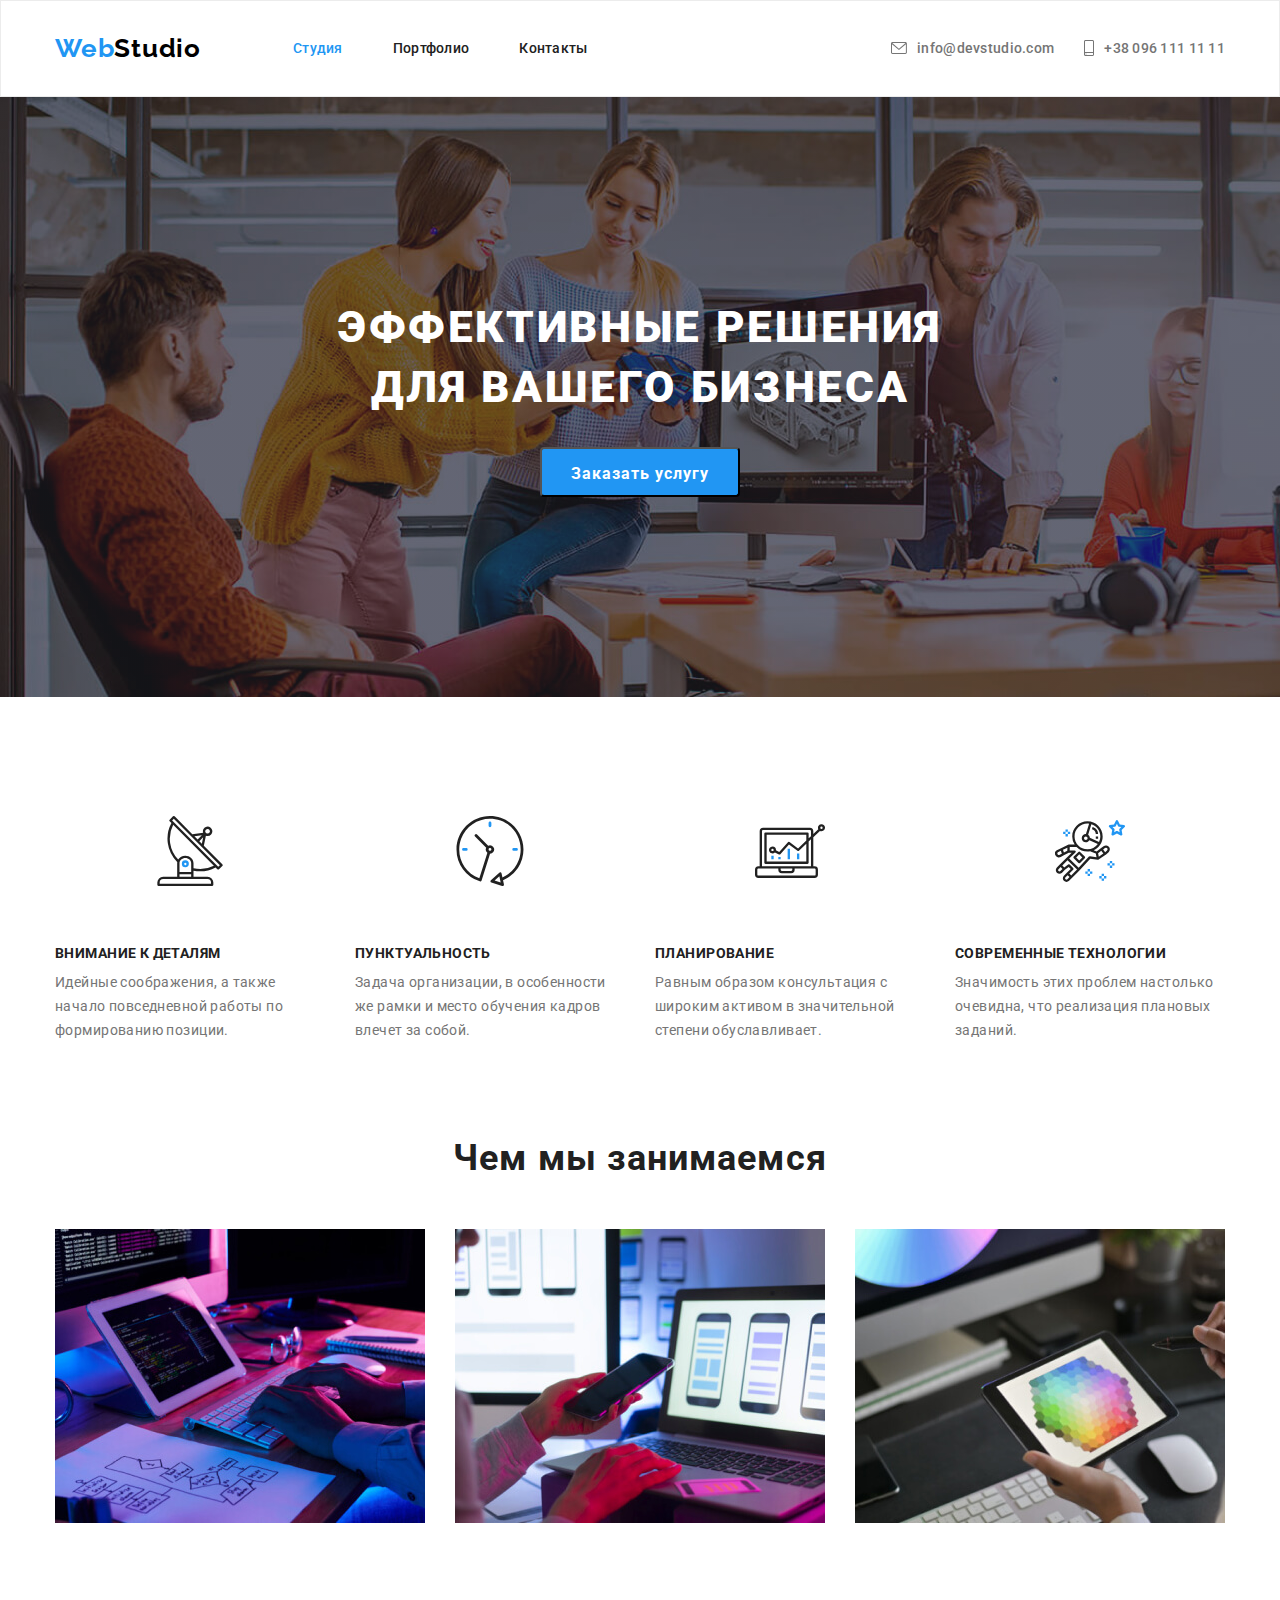
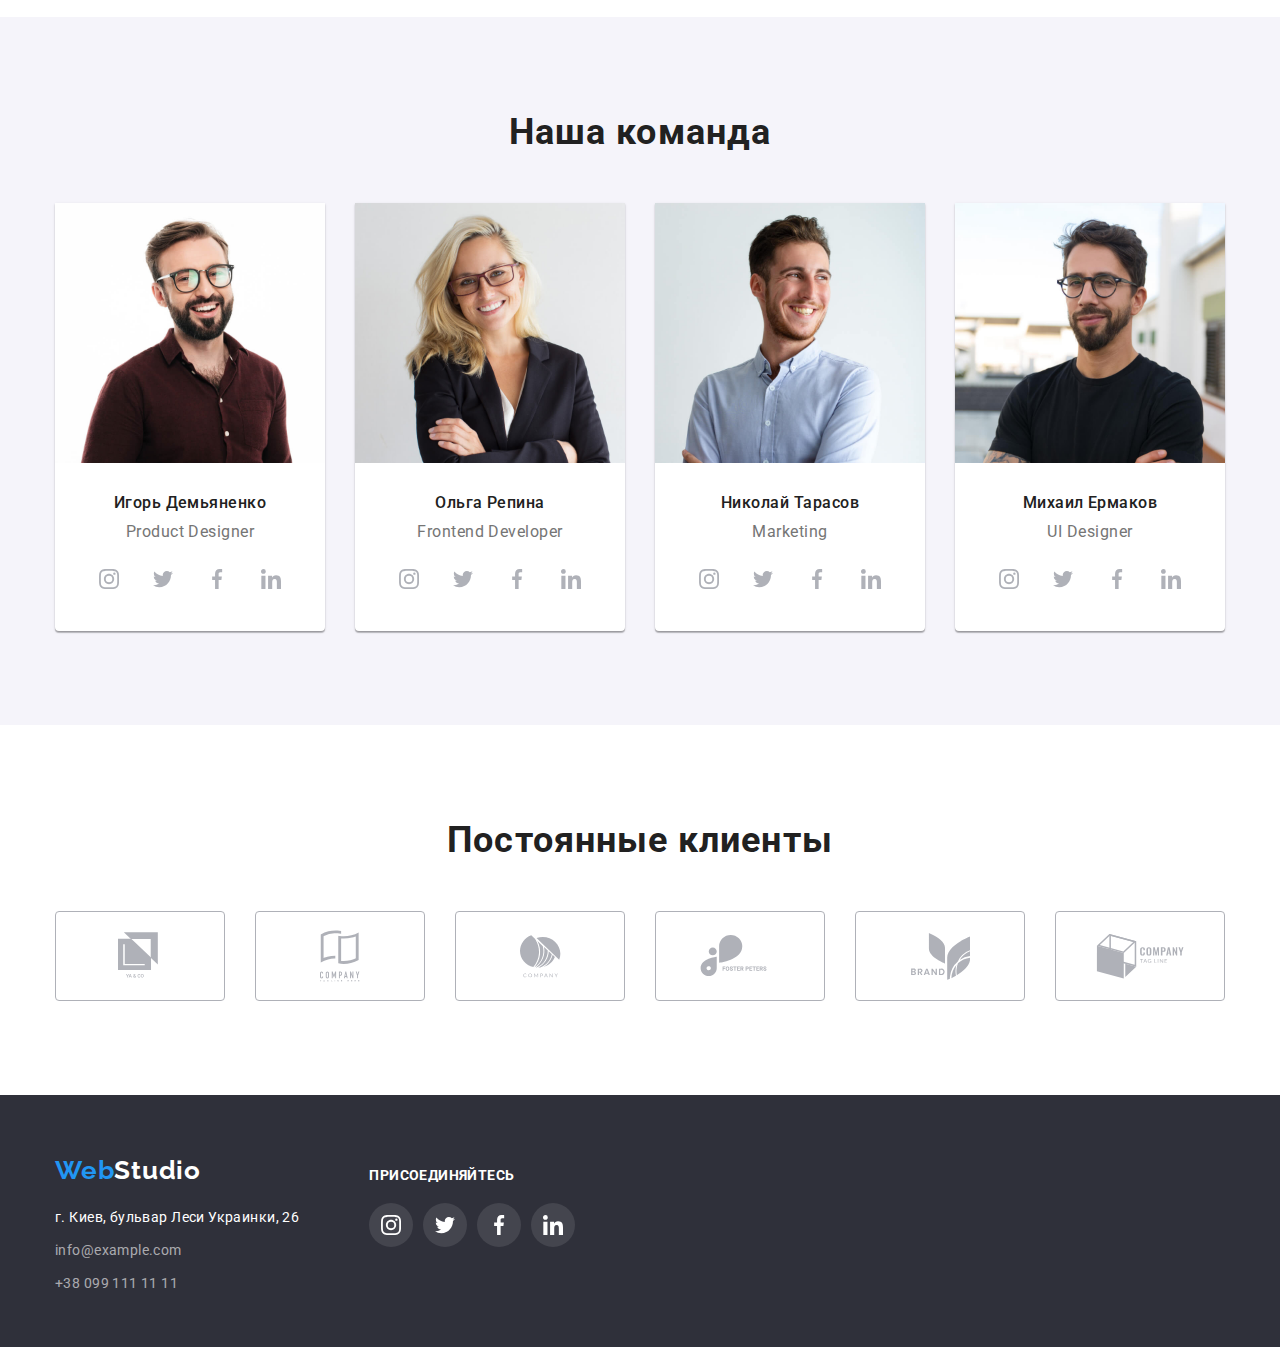
==== index.html @ 0b2eede0 "перенесены основные файлы проекта" ====
<!DOCTYPE html>
<html lang="ru">
  <head>
    <meta charset="UTF-8" />
    <meta name="viewport" content="width=device-width, initial-scale=1.0" />
    <title>Web Studio</title>
    <link
      href="https://fonts.googleapis.com/css2?family=Raleway:wght@700&family=Roboto:wght@400;500;700;900&display=swap"
      rel="stylesheet"
    />
    <link rel="stylesheet" href="./css/modern-normalize.css" />
    <link rel="stylesheet" href="./css/style.css" />
  </head>

  <body>
    <header class="header">
      <div class="container">
        <nav class="navigation">
          <a class="logo link" href="./index.html" aria-label="логотип вебстудии"
            ><span class="logo-chapter">Web</span>Studio</a
          >
          <ul class="navigation-list">
            <li class="navigation-list-item list">
              <a class="navigation-list-link link current" href="./index.html">Студия</a>
            </li>
            <li class="navigation-list-item list">
              <a class="navigation-list-link link" href="./portfolio.html">Портфолио</a>
            </li>
            <li class="navigation-list-item list"><a class="navigation-list-link link" href="">Контакты</a></li>
          </ul>
        </nav>
        <address class="adress">
          <ul class="adress-list">
            <li class="adress-list-item list">
              <a class="adress-list-link link" href="mailto:info@devstudio.com"
                ><svg class="adress-icon icon-mail-svg">
                  <use href="./images/sprite.svg#icon-letter"></use></svg
                >info@devstudio.com
              </a>
            </li>
            <li class="adress-list-item list">
              <a class="adress-list-link link" href="tel:+380961111111"
                ><svg class="adress-icon icon-tel-svg">
                  <use href="./images/sprite.svg#icon-smartphone"></use></svg
                >+38 096 111 11 11</a
              >
            </li>
          </ul>
        </address>
      </div>
    </header>
    <main>
      <!-- HERO SECTION -->
      <section class="hero">
        <div class="container">
          <h1 class="hero-title">Эффективные решения для вашего бизнеса</h1>
          <div class="hero-btn">
            <button class="modal-btn" type="button">Заказать услугу</button>
          </div>
        </div>
      </section>
      <!-- SECTION FEATURES -->
      <section class="features">
        <h2 hidden>Особенности</h2>
        <div class="container">
          <ul class="features-list">
            <li class="features-list-item list">
              <div class="features-img">
                <svg class="features-img-icon">
                  <use href="./images/sprite.svg#icon-antenna"></use>
                </svg>
              </div>
              <h3 class="sub-title">Внимание к деталям</h3>
              <p class="features-description">
                Идейные соображения, а также начало повседневной работы по формированию позиции.
              </p>
            </li>
            <li class="features-list-item list">
              <div class="features-img">
                <svg class="features-img-icon">
                  <use href="./images/sprite.svg#icon-clock"></use>
                </svg>
              </div>
              <h3 class="sub-title">Пунктуальность</h3>
              <p class="features-description">
                Задача организации, в особенности же рамки и место обучения кадров влечет за собой.
              </p>
            </li>
            <li class="features-list-item list">
              <div class="features-img">
                <svg class="features-img-icon">
                  <use href="./images/sprite.svg#icon-diagram"></use>
                </svg>
              </div>
              <h3 class="sub-title">Планирование</h3>
              <p class="features-description">
                Равным образом консультация с широким активом в значительной степени обуславливает.
              </p>
            </li>
            <li class="features-list-item list">
              <div class="features-img">
                <svg class="features-img-icon">
                  <use href="./images/sprite.svg#icon-astronaut"></use>
                </svg>
              </div>
              <h3 class="sub-title">Современные технологии</h3>
              <p class="features-description">
                Значимость этих проблем настолько очевидна, что реализация плановых заданий.
              </p>
            </li>
          </ul>
        </div>
      </section>
      <!-- SECTION ABOUT US -->
      <section class="about-us">
        <h2 class="title">Чем мы занимаемся</h2>
        <div class="container">
          <ul class="about-us-list">
            <li class="about-us-list-item list">
              <img
                class="about-us-img"
                src="./images/about-us/img1.jpg"
                alt="разработка веб-приложений"
                width="370"
                height="294"
              />
            </li>
            <li class="about-us-list-item list">
              <img
                class="about-us-img"
                src="./images/about-us/img2.jpg"
                alt="разработка мобильных приложений"
                width="370"
                height="294"
              />
            </li>
            <li class="about-us-list-item list">
              <img
                class="about-us-img"
                src="./images/about-us/img3.jpg"
                alt="разработка приложений для планшетов"
                width="370"
                height="294"
              />
            </li>
          </ul>
        </div>
      </section>
      <!-- SECTION TEAM -->
      <section class="team">
        <div class="container">
          <h2 class="title">Наша команда</h2>
          <ul class="team-list">
            <li class="team-list-item list">
              <img src="./images/team/igor.jpg" alt="Игорь Демьяненко" width="270" height="260" />
              <div class="team-list-content">
                <h3 class="team-sub-title">Игорь Демьяненко</h3>
                <p class="team-description" lang="en">Product Designer</p>
                <ul class="social-list">
                  <li class="social-list-item list">
                    <a class="social-list-link link" href="">
                      <svg class="social-list-svg">
                        <use href="./images/sprite.svg#icon-instagram"></use>
                      </svg>
                    </a>
                  </li>
                  <li class="social-list-item list">
                    <a class="social-list-link link" href="">
                      <svg class="social-list-svg">
                        <use href="./images/sprite.svg#icon-twitter"></use>
                      </svg>
                    </a>
                  </li>
                  <li class="social-list-item list">
                    <a class="social-list-link link" href="">
                      <svg class="social-list-svg">
                        <use href="./images/sprite.svg#icon-facebook"></use>
                      </svg>
                    </a>
                  </li>
                  <li class="social-list-item list">
                    <a class="social-list-link link" href="">
                      <svg class="social-list-svg">
                        <use href="./images/sprite.svg#icon-linkedin"></use>
                      </svg>
                    </a>
                  </li>
                </ul>
              </div>
            </li>
            <li class="team-list-item list">
              <img src="./images/team/olga.jpg" alt="Ольга Репина" width="270" height="260" />
              <div class="team-list-content">
                <h3 class="team-sub-title">Ольга Репина</h3>
                <p class="team-description" lang="en">Frontend Developer</p>
                <ul class="social-list">
                  <li class="social-list-item list">
                    <a class="social-list-link link" href="">
                      <svg class="social-list-svg">
                        <use href="./images/sprite.svg#icon-instagram"></use>
                      </svg>
                    </a>
                  </li>
                  <li class="social-list-item list">
                    <a class="social-list-link link" href="">
                      <svg class="social-list-svg">
                        <use href="./images/sprite.svg#icon-twitter"></use>
                      </svg>
                    </a>
                  </li>
                  <li class="social-list-item list">
                    <a class="social-list-link link" href="">
                      <svg class="social-list-svg">
                        <use href="./images/sprite.svg#icon-facebook"></use>
                      </svg>
                    </a>
                  </li>
                  <li class="social-list-item list">
                    <a class="social-list-link link" href="">
                      <svg class="social-list-svg">
                        <use href="./images/sprite.svg#icon-linkedin"></use>
                      </svg>
                    </a>
                  </li>
                </ul>
              </div>
            </li>
            <li class="team-list-item list">
              <img src="./images/team/nikolay.jpg" alt="Николай Тарасов" width="270" height="260" />
              <div class="team-list-content">
                <h3 class="team-sub-title">Николай Тарасов</h3>
                <p class="team-description" lang="en">Marketing</p>
                <ul class="social-list">
                  <li class="social-list-item list">
                    <a class="social-list-link link" href="">
                      <svg class="social-list-svg">
                        <use href="./images/sprite.svg#icon-instagram"></use>
                      </svg>
                    </a>
                  </li>
                  <li class="social-list-item list">
                    <a class="social-list-link link" href="">
                      <svg class="social-list-svg">
                        <use href="./images/sprite.svg#icon-twitter"></use>
                      </svg>
                    </a>
                  </li>
                  <li class="social-list-item list">
                    <a class="social-list-link link" href="">
                      <svg class="social-list-svg">
                        <use href="./images/sprite.svg#icon-facebook"></use>
                      </svg>
                    </a>
                  </li>
                  <li class="social-list-item list">
                    <a class="social-list-link link" href="">
                      <svg class="social-list-svg">
                        <use href="./images/sprite.svg#icon-linkedin"></use>
                      </svg>
                    </a>
                  </li>
                </ul>
              </div>
            </li>
            <li class="team-list-item list">
              <img src="./images/team/michail.jpg" alt="Михаил Ермаков" width="270" height="260" />
              <div class="team-list-content">
                <h3 class="team-sub-title">Михаил Ермаков</h3>
                <p class="team-description" lang="en">UI Designer</p>
                <ul class="social-list">
                  <li class="social-list-item list">
                    <a class="social-list-link link" href="">
                      <svg class="social-list-svg">
                        <use href="./images/sprite.svg#icon-instagram"></use>
                      </svg>
                    </a>
                  </li>
                  <li class="social-list-item list">
                    <a class="social-list-link link" href="">
                      <svg class="social-list-svg">
                        <use href="./images/sprite.svg#icon-twitter"></use>
                      </svg>
                    </a>
                  </li>
                  <li class="social-list-item list">
                    <a class="social-list-link link" href="">
                      <svg class="social-list-svg">
                        <use href="./images/sprite.svg#icon-facebook"></use>
                      </svg>
                    </a>
                  </li>
                  <li class="social-list-item list">
                    <a class="social-list-link link" href="">
                      <svg class="social-list-svg">
                        <use href="./images/sprite.svg#icon-linkedin"></use>
                      </svg>
                    </a>
                  </li>
                </ul>
              </div>
            </li>
          </ul>
        </div>
      </section>
      <!-- SECTION CLIENTS -->
      <section class="clients">
        <div class="container">
          <h2 class="title">Постоянные клиенты</h2>
          <ul class="clients-list">
            <li class="clients-list-item list">
              <a class="clients-list-link" href="">
                <svg class="clients-logo-svg logo-one">
                  <use href="./images/sprite.svg#icon-logo-1"></use>
                </svg>
              </a>
            </li>
            <li class="clients-list-item list">
              <a class="clients-list-link" href="">
                <svg class="clients-logo-svg logo-two">
                  <use href="./images/sprite.svg#icon-logo-2"></use>
                </svg>
              </a>
            </li>
            <li class="clients-list-item list">
              <a class="clients-list-link" href="">
                <svg class="clients-logo-svg logo-three">
                  <use href="./images/sprite.svg#icon-logo-3"></use>
                </svg>
              </a>
            </li>
            <li class="clients-list-item list">
              <a class="clients-list-link" href="">
                <svg class="clients-logo-svg logo-four">
                  <use href="./images/sprite.svg#icon-logo-4"></use>
                </svg>
              </a>
            </li>
            <li class="clients-list-item list">
              <a class="clients-list-link" href="">
                <svg class="clients-logo-svg logo-five">
                  <use href="./images/sprite.svg#icon-logo-5"></use>
                </svg>
              </a>
            </li>
            <li class="clients-list-item list">
              <a class="clients-list-link" href="">
                <svg class="clients-logo-svg logo-six">
                  <use href="./images/sprite.svg#icon-logo-6"></use>
                </svg>
              </a>
            </li>
          </ul>
        </div>
      </section>
    </main>
    <footer class="footer">
      <div class="container">
        <div class="footer-items">
          <div class="footer-contacts">
            <div class="footer-logo">
              <a class="contact-logo link" href="./index.html" aria-label="логотип вебстудии"
                ><span class="contact-logo-chapter">Web</span>Studio</a
              >
            </div>
            <address class="adress">
              <ul class="contact-adress-list">
                <li class="contact-list-item list">
                  <a
                    class="contact-list-maplink link"
                    href="https://www.google.com/maps/d/viewer?mid=10uSM3H-mIU3GznYo2szRIEphczw&usp=sharing"
                    target="_blank"
                    >г. Киев, бульвар Леси Украинки, 26</a
                  >
                </li>
                <li class="contact-list-item list">
                  <a class="contact-list-link link" href="mailto:info@example.com">info@example.com</a>
                </li>
                <li class="contact-list-item list">
                  <a class="contact-list-link link" href="tel:+380991111111">+38 099 111 11 11</a>
                </li>
              </ul>
            </address>
          </div>
          <div class="footer-social">
            <p class="footer-social-title">Присоединяйтесь</p>
            <ul class="footer-social-list">
              <li class="footer-social-item list">
                <a class="footer-social-link link" href="">
                  <svg class="footer-svg">
                    <use href="./images/sprite.svg#icon-instagram"></use>
                  </svg>
                </a>
              </li>
              <li class="footer-social-item list">
                <a class="footer-social-link link" href="">
                  <svg class="footer-svg">
                    <use href="./images/sprite.svg#icon-twitter"></use>
                  </svg>
                </a>
              </li>
              <li class="footer-social-item list">
                <a class="footer-social-link link" href="">
                  <svg class="footer-svg">
                    <use href="./images/sprite.svg#icon-facebook"></use>
                  </svg>
                </a>
              </li>
              <li class="footer-social-item list">
                <a class="footer-social-link link" href="">
                  <svg class="footer-svg">
                    <use href="./images/sprite.svg#icon-linkedin"></use>
                  </svg>
                </a>
              </li>
            </ul>
          </div>
        </div>
      </div>
    </footer>
  </body>
</html>
---- css/style.css ----
/* Основной текст:  #757575;*/
/* Вторичный текст: #212121; */
/* Белый: #FFFFFF; */
/*  Акцент: #2196F3; */
/* Фон шапки: #FFFFFF */
/* Первичный фон: #E5E5E5; */

:root {
  --mine-font: 'Roboto', sans-serif;
  --secondary-font: 'Raleway', sans-serif;
  --mine-text-color: #757575;
  --title-text-color: #212121;
  --secondary-text-color: #ffffff;
  --accent-color: #2196f3;
  --mine-background: #ffffff;
  --secondary-background: #2f303a;
}

/* ======== INDEX.HTML ======== */

*,
*::before,
*::after {
  padding: 0;
  margin: 0;
}

img {
  display: block;
}

body {
  font-family: var(--mine-font);
  font-style: normal;
  color: var(--mine-text-color);
  background-color: var(--mine-background);
}

.list {
  list-style: none;
}

.link {
  text-decoration: none;
}

.container {
  width: 1200px;
  padding: 0 15px;
  margin: 0 auto;
  align-items: center;
}

/* ======== HEADER ======== */

.header {
  padding: 32px 0;
  border: 1px;
  border-style: solid;
  border-color: #ececec;
}

.header .container {
  display: flex;
}

.navigation {
  display: flex;
  align-items: center;
}

.navigation-list {
  display: flex;
}

/* HEADER-Logo */
.logo {
  font-family: var(--secondary-font);
  font-weight: 700;
  font-size: 26px;
  line-height: 1.192;
  letter-spacing: 0.03em;
  color: black;
  margin-right: 92px;
}

.logo-chapter {
  color: var(--accent-color);
}

/* HEADER-Navigation */

.navigation-list-item:not(:last-child) {
  margin-right: 50px;
}

/* HEADER-Adress */
.adress {
  font-style: normal;
}

.header .adress {
  margin-left: auto;
}

.adress-list {
  display: flex;
}

.adress-list-item:not(:last-child) {
  margin-right: 30px;
}

.adress-list-link {
  display: flex;
  align-items: center;
  font-weight: 500;
  font-size: 14px;
  line-height: 1.143;
  letter-spacing: 0.02em;
  color: var(--mine-text-color);
}

.adress-icon {
  margin-right: 10px;
  fill: var(--mine-text-color);
}

.icon-mail-svg {
  width: 16px;
  height: 12px;
}

.icon-tel-svg {
  width: 10px;
  height: 16px;
}

.adress-list-link:hover .adress-icon,
.adress-list-link:focus .adress-icon {
  fill: var(--accent-color);
}

.adress-list-link:hover,
.adress-list-link:focus {
  color: var(--accent-color);
}

.navigation-list-link {
  font-weight: 500;
  font-size: 14px;
  line-height: 1.143;
  letter-spacing: 0.02em;
  color: var(--title-text-color);
}

.navigation-list-link.current {
  color: var(--accent-color);
}

.navigation-list-link:hover,
.navigation-list-link:focus,
.navigation-list-link:active {
  color: var(--accent-color);
  cursor: pointer;
}

/* ======== END HEADER ======== */

/* ======== HERO ======== */
.hero {
  background-image: linear-gradient(rgba(47, 48, 58, 0.4), rgba(47, 48, 58, 0.4)), url('../images/hero/bg.jpg');
  background-repeat: no-repeat;
  max-width: 1600px;
  margin: 0px auto;
}

.hero .container {
  padding-top: 200px;
  padding-bottom: 200px;
}

/* HERO-Title */
.hero-title {
  font-weight: 900;
  font-size: 44px;
  line-height: 1.364;
  text-align: center;
  margin: 0 auto;
  letter-spacing: 0.06em;
  text-transform: uppercase;
  color: var(--secondary-text-color);
  padding-bottom: 30px;
  width: 696px;
}

/* HERO-Button */

.hero-btn {
  text-align: center;
}
.modal-btn {
  font-family: var(--mine-font);
  font-style: normal;
  font-weight: 700;
  font-size: 16px;
  line-height: 1.875;
  text-align: center;
  letter-spacing: 0.06em;
  color: var(--secondary-text-color);
  background-color: var(--accent-color);
  padding: 10px 28px;
  min-width: 200px;
  height: 50px;
  border-radius: 4px;
  margin: 0 auto;
}

/* ======== END HERO ======== */

/* ======== FEATURES ======== */

.features {
  padding-top: 94px;
}

.features-list {
  display: flex;
}

.features-list-item:not(:last-child) {
  margin-right: 30px;
}

.features .sub-title {
  margin-bottom: 10px;
}

.sub-title {
  font-weight: 700;
  font-size: 14px;
  line-height: 1.143;
  letter-spacing: 0.03em;
  text-transform: uppercase;
  color: var(--title-text-color);
}

.features-img {
  margin-bottom: 30px;
}

.features-img .features-img-icon {
  width: 70px;
  height: 70px;
  margin: 25px 100px;
}

.features-description {
  font-weight: 400;
  font-size: 14px;
  line-height: 1.714;
  letter-spacing: 0.03em;
}
/* ======== END FEATURES ======== */

/* ======== ABOUT-US ======== */

.about-us {
  padding-top: 94px;
  padding-bottom: 94px;
}

.about-us-list {
  display: flex;
  justify-content: space-between;
}

.about-us .title {
  margin-bottom: 50px;
}

.title {
  font-weight: 700;
  font-size: 36px;
  line-height: 1.167;
  text-align: center;
  letter-spacing: 0.03em;
  color: var(--title-text-color);
}
/* ======== END ABOUT-US ======== */

/* ======== TEAM ======== */

.team {
  background-color: #f5f4fa;
  padding-top: 94px;
  padding-bottom: 94px;
}

.team-list {
  display: flex;
}

.team-list-item {
  background-color: var(--mine-background);
  box-shadow: 0px 1px 3px rgba(0, 0, 0, 0.12), 0px 1px 1px rgba(0, 0, 0, 0.14), 0px 2px 1px rgba(0, 0, 0, 0.2);
  border-radius: 0px 0px 4px 4px;
}

.team-list-item:not(:last-child) {
  margin-right: 30px;
}

.team-list-content {
  padding: 30px 32px;
}

.team .title {
  margin-bottom: 50px;
}

.team-sub-title {
  font-weight: 500;
  font-size: 16px;
  line-height: 1.188;
  text-align: center;
  letter-spacing: 0.03em;
  color: var(--title-text-color);
  margin-bottom: 10px;
}

.team-description {
  font-weight: 400;
  font-size: 16px;
  line-height: 1.188;
  text-align: center;
  letter-spacing: 0.03em;
  margin-bottom: 16px;
}

.social-list {
  display: flex;
  justify-content: space-between;
}

.social-list-link {
  display: flex;
  justify-content: center;
  align-items: center;
  width: 44px;
  height: 44px;
  background: #ffffff;
  border-radius: 50%;
}

.social-list-svg {
  width: 20px;
  height: 20px;
  fill: #afb1b8;
}

.social-list-link:hover,
.social-list-link:focus {
  background-color: var(--accent-color);
}

.social-list-link:hover .social-list-svg,
.social-list-link:focus .social-list-svg {
  fill: var(--mine-background);
}

/* ======== END TEAM ======== */

/* ======== CLIENTS ======== */
.clients {
  padding-top: 94px;
  padding-bottom: 94px;
}

.clients .title {
  margin-bottom: 50px;
}

.clients-list {
  display: flex;
  justify-content: space-between;
}

.clients-list-link {
  display: flex;
  justify-content: center;
  align-items: center;
  width: 170px;
  height: 90px;
  border: 1px solid #afb1b8;
  border-radius: 4px;
}

.clients-logo-svg {
  fill: #afb1b8;
}

.logo-one {
  width: 44px;
  height: 49px;
}

.logo-two {
  width: 40px;
  height: 52px;
}

.logo-three {
  width: 41px;
  height: 43px;
}

.logo-four {
  width: 80px;
  height: 42px;
}

.logo-five {
  width: 59px;
  height: 47px;
}

.logo-six {
  width: 89px;
  height: 45px;
}

.clients-list-link:hover .clients-logo-svg,
.clients-list-link:focus .clients-logo-svg {
  fill: var(--accent-color);
}

.clients-list-link:hover,
.clients-list-link:focus {
  border: 1px solid var(--accent-color);
}

/* ======== END CLIENTS ======== */

/* ======== FOOTER ======== */
.footer {
  background-color: var(--secondary-background);
  height: 252px;
}

.footer-items {
  display: flex;
}

.footer-contacts {
  padding-top: 60px;
  padding-bottom: 60px;
  margin-right: 70px;
}

.footer-logo {
  margin-bottom: 20px;
}

.contact-logo {
  font-family: var(--secondary-font);
  font-weight: 700;
  font-size: 26px;
  line-height: 1.192;
  letter-spacing: 0.03em;
  color: var(--secondary-text-color);
}

.contact-logo-chapter {
  color: var(--accent-color);
}

.contact-list-item:not(:last-child) {
  margin-bottom: 9px;
}

.contact-list-maplink {
  font-weight: 400;
  font-size: 14px;
  line-height: 1.714;
  letter-spacing: 0.03em;
  color: var(--secondary-text-color);
}

.contact-list-link {
  font-weight: 400;
  font-size: 14px;
  line-height: 1.714;
  letter-spacing: 0.03em;
  color: rgba(255, 255, 255, 0.6);
}

.footer-social {
  width: 206px;
  height: 80px;
  padding-top: 72px;
  padding-bottom: 100px;
}

.footer-social-title {
  font-family: Roboto;
  font-style: normal;
  font-weight: 700;
  font-size: 14px;
  line-height: 1.143;
  letter-spacing: 0.03em;
  text-transform: uppercase;
  color: #ffffff;
  margin-bottom: 20px;
}

.footer-social-list {
  display: flex;
  justify-content: space-between;
}

.footer-social-link {
  display: flex;
  justify-content: center;
  align-items: center;
  width: 44px;
  height: 44px;
  background-color: rgba(255, 255, 255, 0.1);
  border-radius: 50%;
}

.footer-svg {
  width: 20px;
  height: 20px;
  fill: var(--mine-background);
}

.footer-social-link:hover,
.footer-social-link:focus {
  background-color: var(--accent-color);
}

/* ======== END FOOTER ======== */
/* ======== END INDEX.HTML ======== */

/* ======== PORTFOLIO.HTML ======== */
/* ======== FILTER ======== */

.portfolio-selector .container {
  padding-top: 94px;
  padding-bottom: 34px;
}

.portfolio-filter {
  display: flex;
  justify-content: center;
  align-content: flex-start;
  padding-bottom: 16px;
}

.portfolio-filter-item:not(:last-child) {
  margin-right: 8px;
}

.filter-btn {
  font-family: Roboto;
  font-style: normal;
  font-weight: 500;
  font-size: 16px;
  line-height: 1.625;
  text-align: center;
  letter-spacing: 0.03em;
  color: var(--title-text-color);
  padding: 6px 22px;
  background: #f5f4fa;
  border-radius: 4px;
  border-style: hidden;
}

.filter-btn:hover,
.filter-btn:focus {
  color: var(--secondary-text-color);
  background-color: var(--accent-color);
  box-shadow: 0px 3px 1px rgba(0, 0, 0, 0.1), 0px 1px 2px rgba(0, 0, 0, 0.08), 0px 2px 2px rgba(0, 0, 0, 0.12);
  cursor: pointer;
}

/* ======== END FILTER ======== */
/* ======== PORTFOLIO ======== */

.portfolio-list {
  display: flex;
  flex-wrap: wrap;
  padding-bottom: 94px;
  margin-right: -30px;
  margin-bottom: -30px;
}

.portfolio-list-item {
  width: 370px;
  height: 404px;
  background: var(--mine-background);
  margin-bottom: 30px;
  box-sizing: border-box;
  border: 1px solid #eeeeee;
}

.portfolio-list-item:hover {
  box-shadow: 0px 1px 1px rgba(0, 0, 0, 0.12), 0px 4px 4px rgba(0, 0, 0, 0.06), 1px 4px 6px rgba(0, 0, 0, 0.16);
}

.portfolio-list-item:not(:nth-child(3n)) {
  margin-right: 30px;
}

.portfolio-item-content {
  padding: 20px 24px;
}

.portfolio-subtitle {
  font-weight: 700;
  font-size: 18px;
  line-height: 2;
  letter-spacing: 0.06em;
  color: var(--title-text-color);
  margin-bottom: 4px;
}

.portfolio-description {
  font-weight: 400;
  font-size: 16px;
  line-height: 1.875;
  letter-spacing: 0.03em;
}
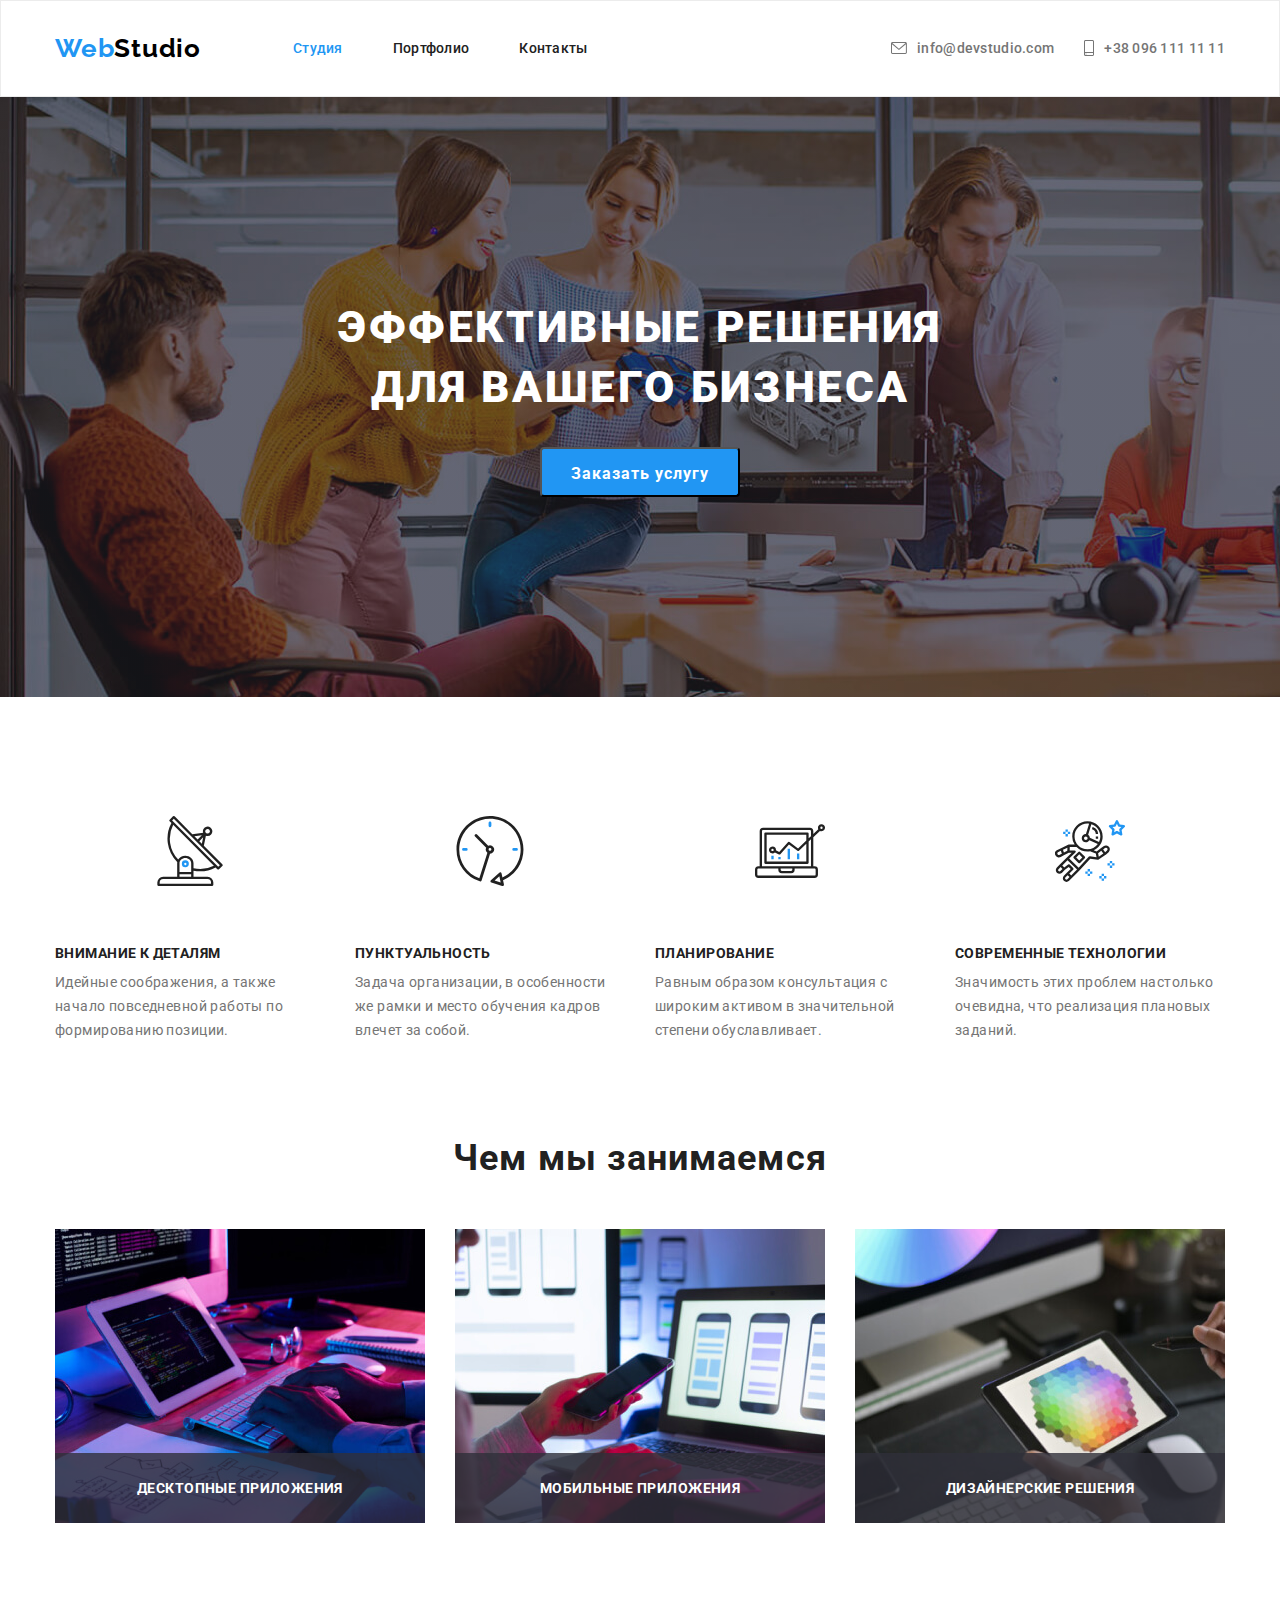
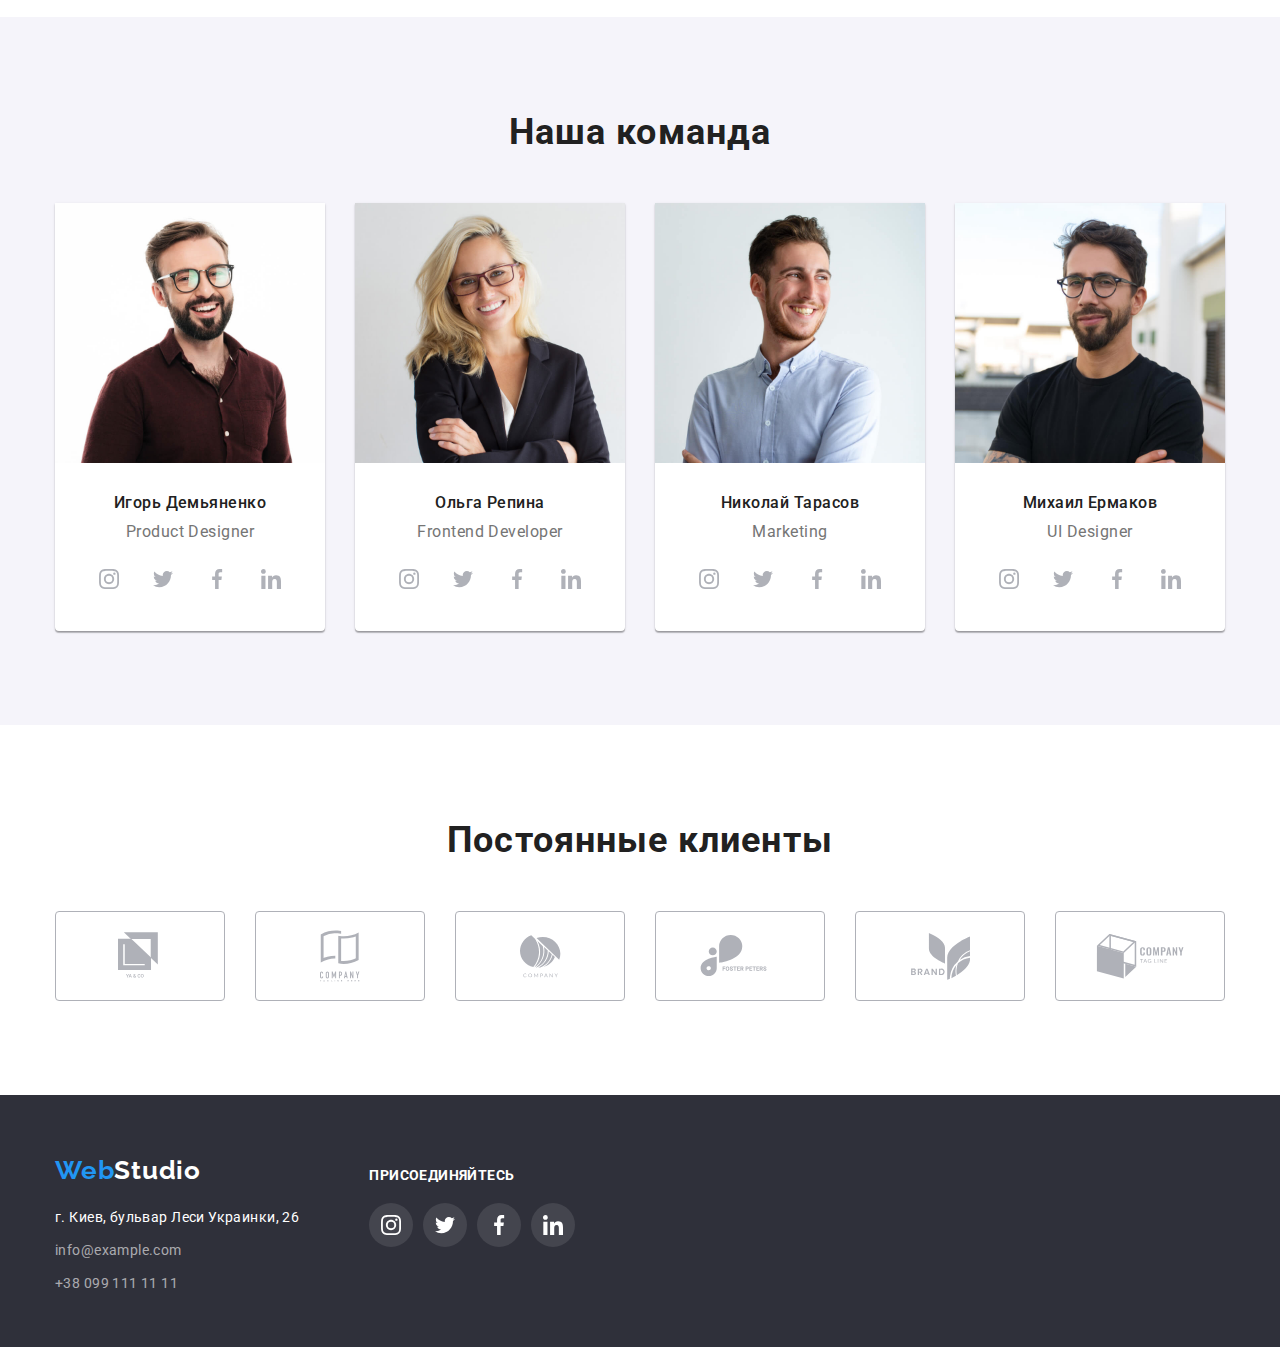
==== commit 53b4980d: "в секции about us текст спозицирован поверх изображения" ====
--- a/index.html
+++ b/index.html
@@ -124,6 +124,9 @@
                 width="370"
                 height="294"
               />
+              <div class="overlay">
+                <p class="about-list-subtitle">Десктопные приложения</p>
+              </div>
             </li>
             <li class="about-us-list-item list">
               <img
@@ -133,6 +136,9 @@
                 width="370"
                 height="294"
               />
+              <div class="overlay">
+                <p class="about-list-subtitle">Мобильные приложения</p>
+              </div>
             </li>
             <li class="about-us-list-item list">
               <img
@@ -142,6 +148,9 @@
                 width="370"
                 height="294"
               />
+              <div class="overlay">
+                <p class="about-list-subtitle">Дизайнерские решения</p>
+              </div>
             </li>
           </ul>
         </div>
--- a/css/style.css
+++ b/css/style.css
@@ -124,6 +124,7 @@
 .adress-icon {
   margin-right: 10px;
   fill: var(--mine-text-color);
+  transition: fill 250ms cubic-bezier(0.4, 0, 0.2, 1);
 }
 
 .icon-mail-svg {
@@ -152,6 +153,11 @@
   line-height: 1.143;
   letter-spacing: 0.02em;
   color: var(--title-text-color);
+}
+
+.adress-list-link,
+.navigation-list-link {
+  transition: color 250ms cubic-bezier(0.4, 0, 0.2, 1);
 }
 
 .navigation-list-link.current {
@@ -287,6 +293,33 @@
   letter-spacing: 0.03em;
   color: var(--title-text-color);
 }
+
+.about-us-list-item {
+  position: relative;
+}
+.overlay {
+  position: absolute;
+  display: flex;
+  justify-content: center;
+  align-items: center;
+  width: 100%;
+  height: 70px;
+  bottom: 0;
+  left: 0;
+  background: rgba(47, 48, 58, 0.8);
+}
+
+.about-list-subtitle {
+  font-weight: 700;
+  font-size: 14px;
+  line-height: 1.143;
+  margin: 0 auto;
+  letter-spacing: 0.03em;
+  text-transform: uppercase;
+
+  color: #ffffff;
+}
+
 /* ======== END ABOUT-US ======== */
 
 /* ======== TEAM ======== */
@@ -351,12 +384,14 @@
   height: 44px;
   background: #ffffff;
   border-radius: 50%;
+  transition: background 250ms cubic-bezier(0.4, 0, 0.2, 1);
 }
 
 .social-list-svg {
   width: 20px;
   height: 20px;
   fill: #afb1b8;
+  transition: fill 250ms cubic-bezier(0.4, 0, 0.2, 1);
 }
 
 .social-list-link:hover,
@@ -394,10 +429,12 @@
   height: 90px;
   border: 1px solid #afb1b8;
   border-radius: 4px;
+  transition: border 250ms cubic-bezier(0.4, 0, 0.2, 1);
 }
 
 .clients-logo-svg {
   fill: #afb1b8;
+  transition: fill 250ms cubic-bezier(0.4, 0, 0.2, 1);
 }
 
 .logo-one {
@@ -527,6 +564,7 @@
   height: 44px;
   background-color: rgba(255, 255, 255, 0.1);
   border-radius: 50%;
+  transition: background-color 250ms cubic-bezier(0.4, 0, 0.2, 1);
 }
 
 .footer-svg {
@@ -575,6 +613,8 @@
   background: #f5f4fa;
   border-radius: 4px;
   border-style: hidden;
+  transition: color 250ms cubic-bezier(0.4, 0, 0.2, 1), background-color 250ms cubic-bezier(0.4, 0, 0.2, 1),
+    box-shadow 250ms cubic-bezier(0.4, 0, 0.2, 1);
 }
 
 .filter-btn:hover,
@@ -603,6 +643,7 @@
   margin-bottom: 30px;
   box-sizing: border-box;
   border: 1px solid #eeeeee;
+  transition: border 250ms cubic-bezier(0.4, 0, 0.2, 1), box-shadow 250ms cubic-bezier(0.4, 0, 0.2, 1);
 }
 
 .portfolio-list-item:hover {
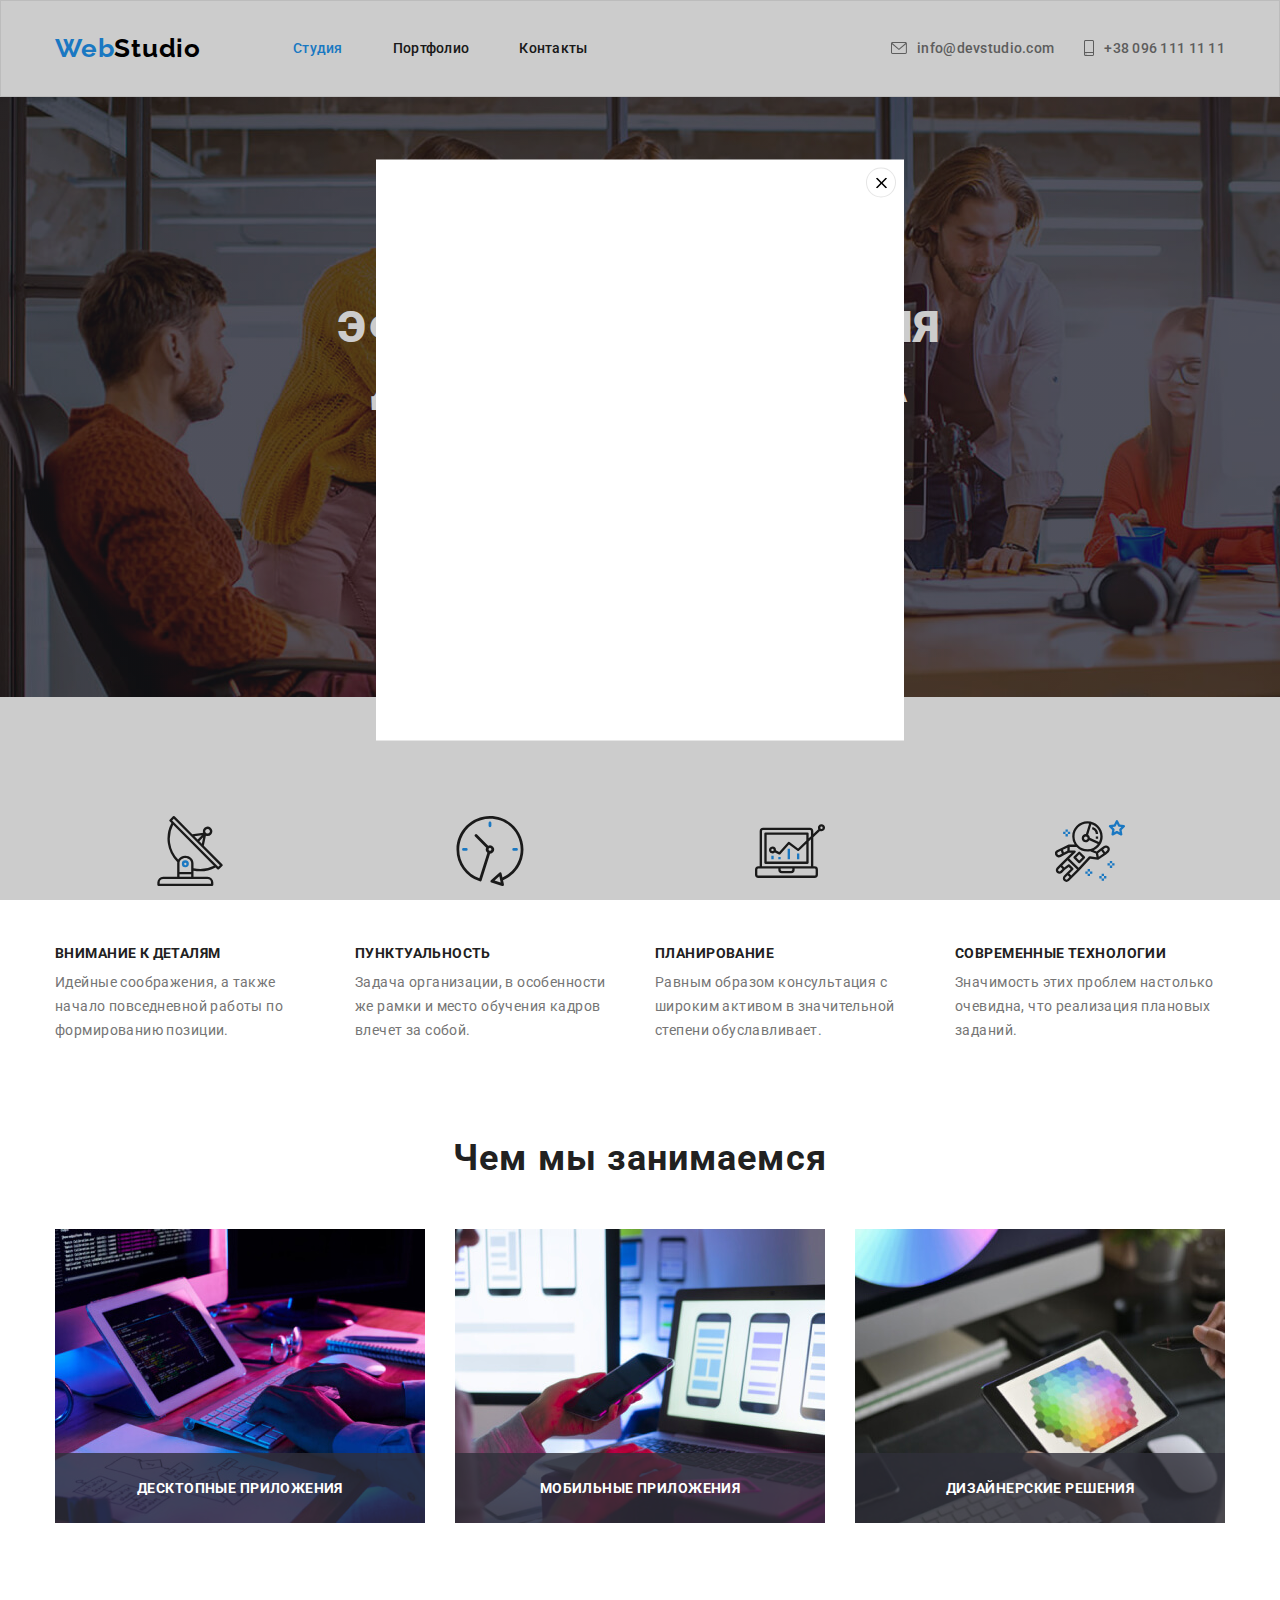
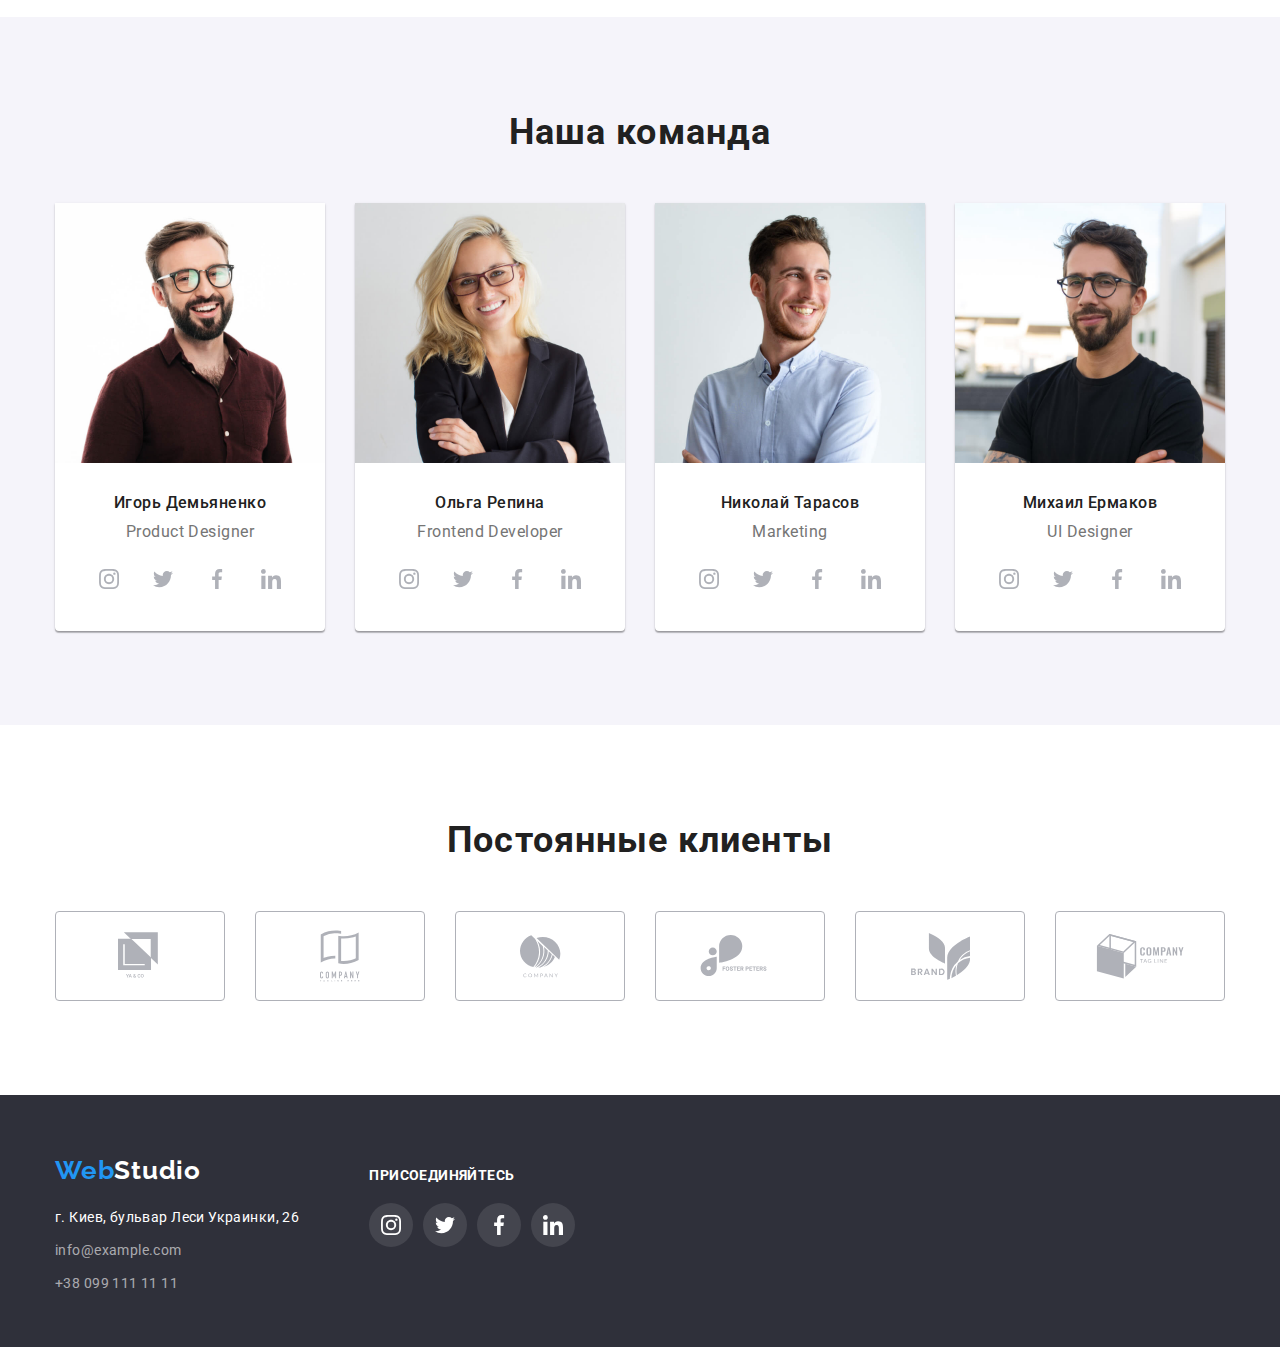
==== commit bf854e18: "созданы модальное окно и кнопка" ====
--- a/index.html
+++ b/index.html
@@ -426,5 +426,11 @@
         </div>
       </div>
     </footer>
+    <div class="backdrop">
+      <div class="modal">
+        <buton type="button" class="close-btn"><svg class="close-svg">
+          <use href="./images/sprite.svg#icon-close"></use>
+        </svg></buton>
+      </div>
   </body>
 </html>
--- a/css/style.css
+++ b/css/style.css
@@ -49,6 +49,46 @@
   padding: 0 15px;
   margin: 0 auto;
   align-items: center;
+}
+
+.backdrop {
+  position: fixed;
+  top: 0;
+  left: 0;
+  width: 100%;
+  height: 100%;
+  background-color: rgba(0, 0, 0, 0.2);
+}
+
+.modal {
+  position: absolute;
+  top: 50%;
+  left: 50%;
+  transform: translate(-50%, -50%);
+  width: 528px;
+  height: 581px;
+  background-color: white;
+}
+
+.close-btn {
+  position: absolute;
+  top: 8px;
+  right: 8px;
+  display: flex;
+  justify-content: center;
+  align-items: center;
+  width: 30px;
+  height: 30px;
+  border: 1px solid rgba(0, 0, 0, 0.1);
+  border-radius: 50%;
+  background-color: white;
+  cursor: pointer;
+}
+
+.close-svg {
+  width: 11px;
+  height: 11px;
+  fill: black;
 }
 
 /* ======== HEADER ======== */
@@ -646,12 +686,22 @@
   transition: border 250ms cubic-bezier(0.4, 0, 0.2, 1), box-shadow 250ms cubic-bezier(0.4, 0, 0.2, 1);
 }
 
-.portfolio-list-item:hover {
+.portfolio-list-item:hover,
+.portfolio-list-item:focus {
   box-shadow: 0px 1px 1px rgba(0, 0, 0, 0.12), 0px 4px 4px rgba(0, 0, 0, 0.06), 1px 4px 6px rgba(0, 0, 0, 0.16);
+}
+.portfolio-list-item:hover .portfolio-overlay,
+.portfolio-list-item:focus .portfolio-overlay {
+  transform: translateY(0%);
 }
 
 .portfolio-list-item:not(:nth-child(3n)) {
   margin-right: 30px;
+}
+
+.portfolio-card {
+  position: relative;
+  overflow: hidden;
 }
 
 .portfolio-item-content {
@@ -673,3 +723,24 @@
   line-height: 1.875;
   letter-spacing: 0.03em;
 }
+
+.portfolio-overlay {
+  position: absolute;
+  width: 100%;
+  height: 294px;
+  top: 0;
+  left: 0;
+  padding: 63px 24px;
+  background: rgba(33, 150, 243, 0.9);
+  transform: translateY(100%);
+  transition: transform 250ms cubic-bezier(0.4, 0, 0.2, 1);
+}
+
+.portfolio-overlay-text {
+  font-weight: 400;
+  font-size: 18px;
+  line-height: 1.556;
+  letter-spacing: 0.03em;
+  color: #ffffff;
+  padding: 0 auto;
+}
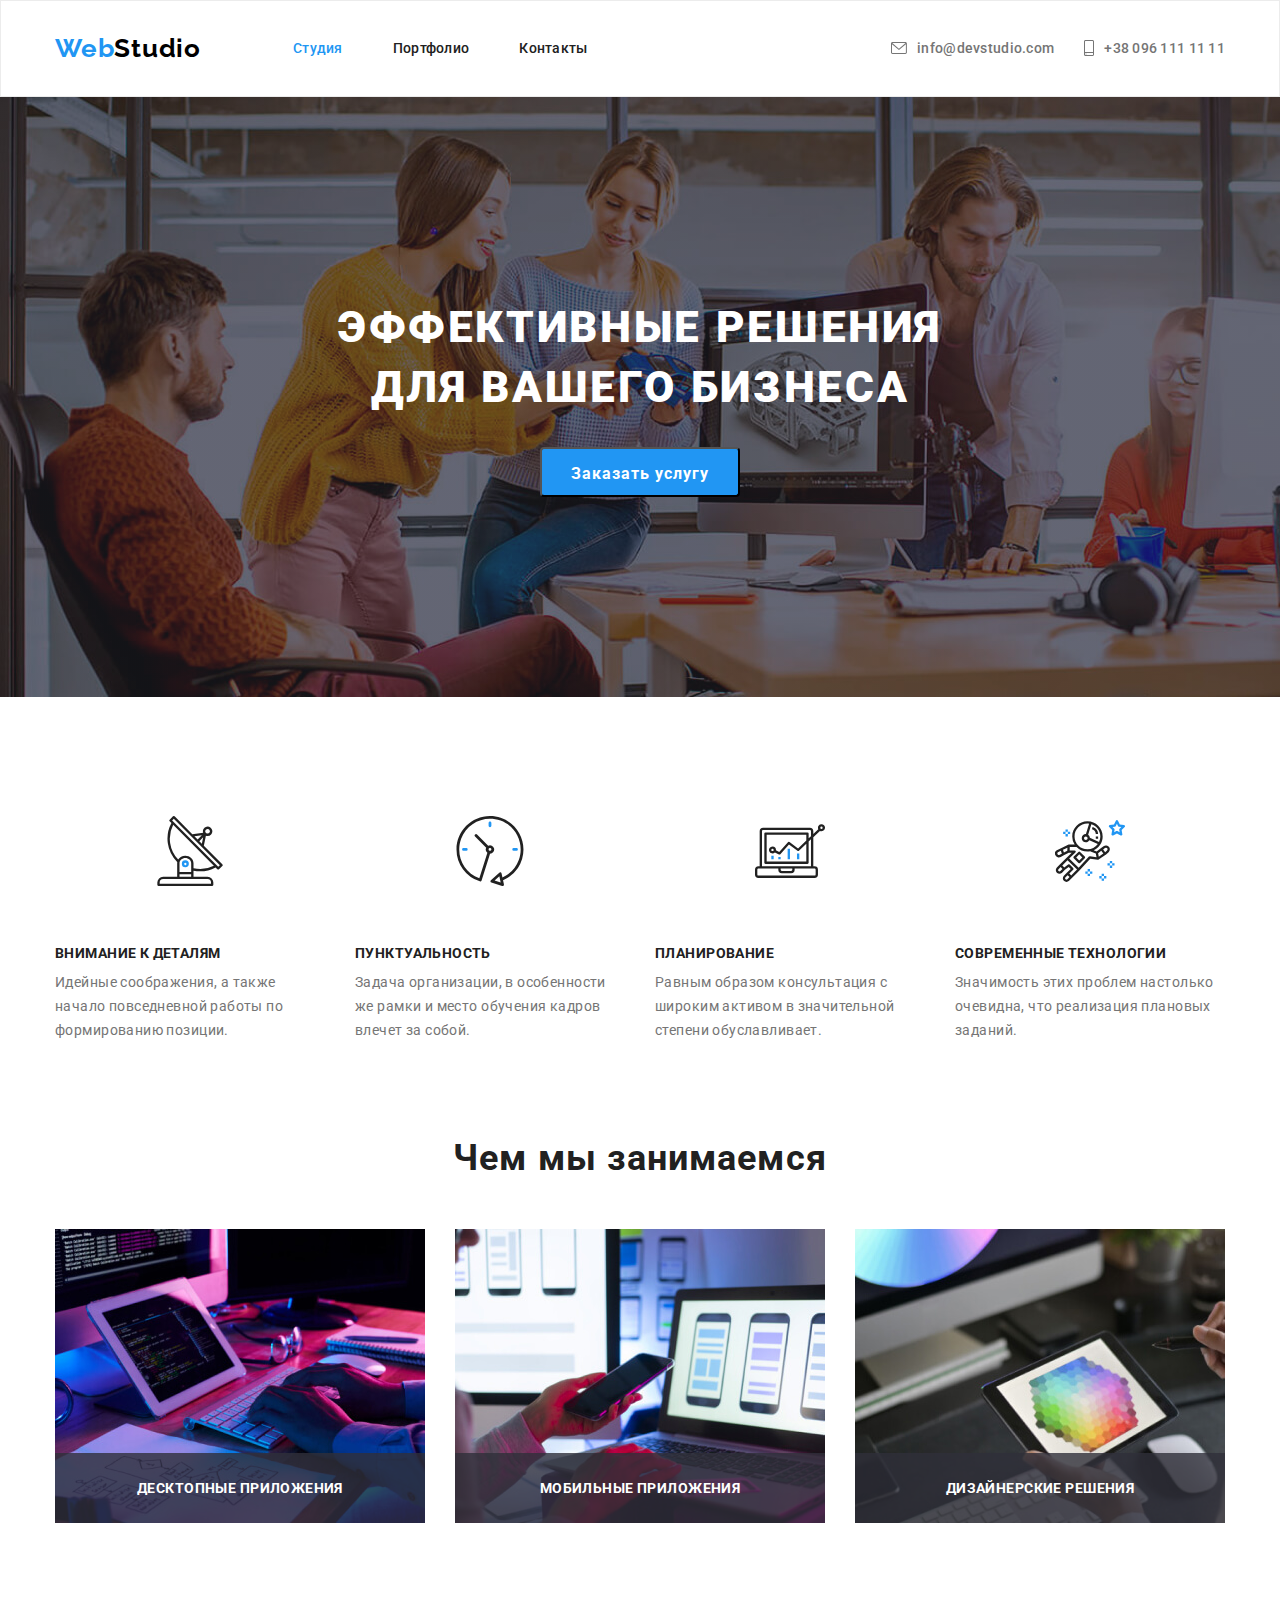
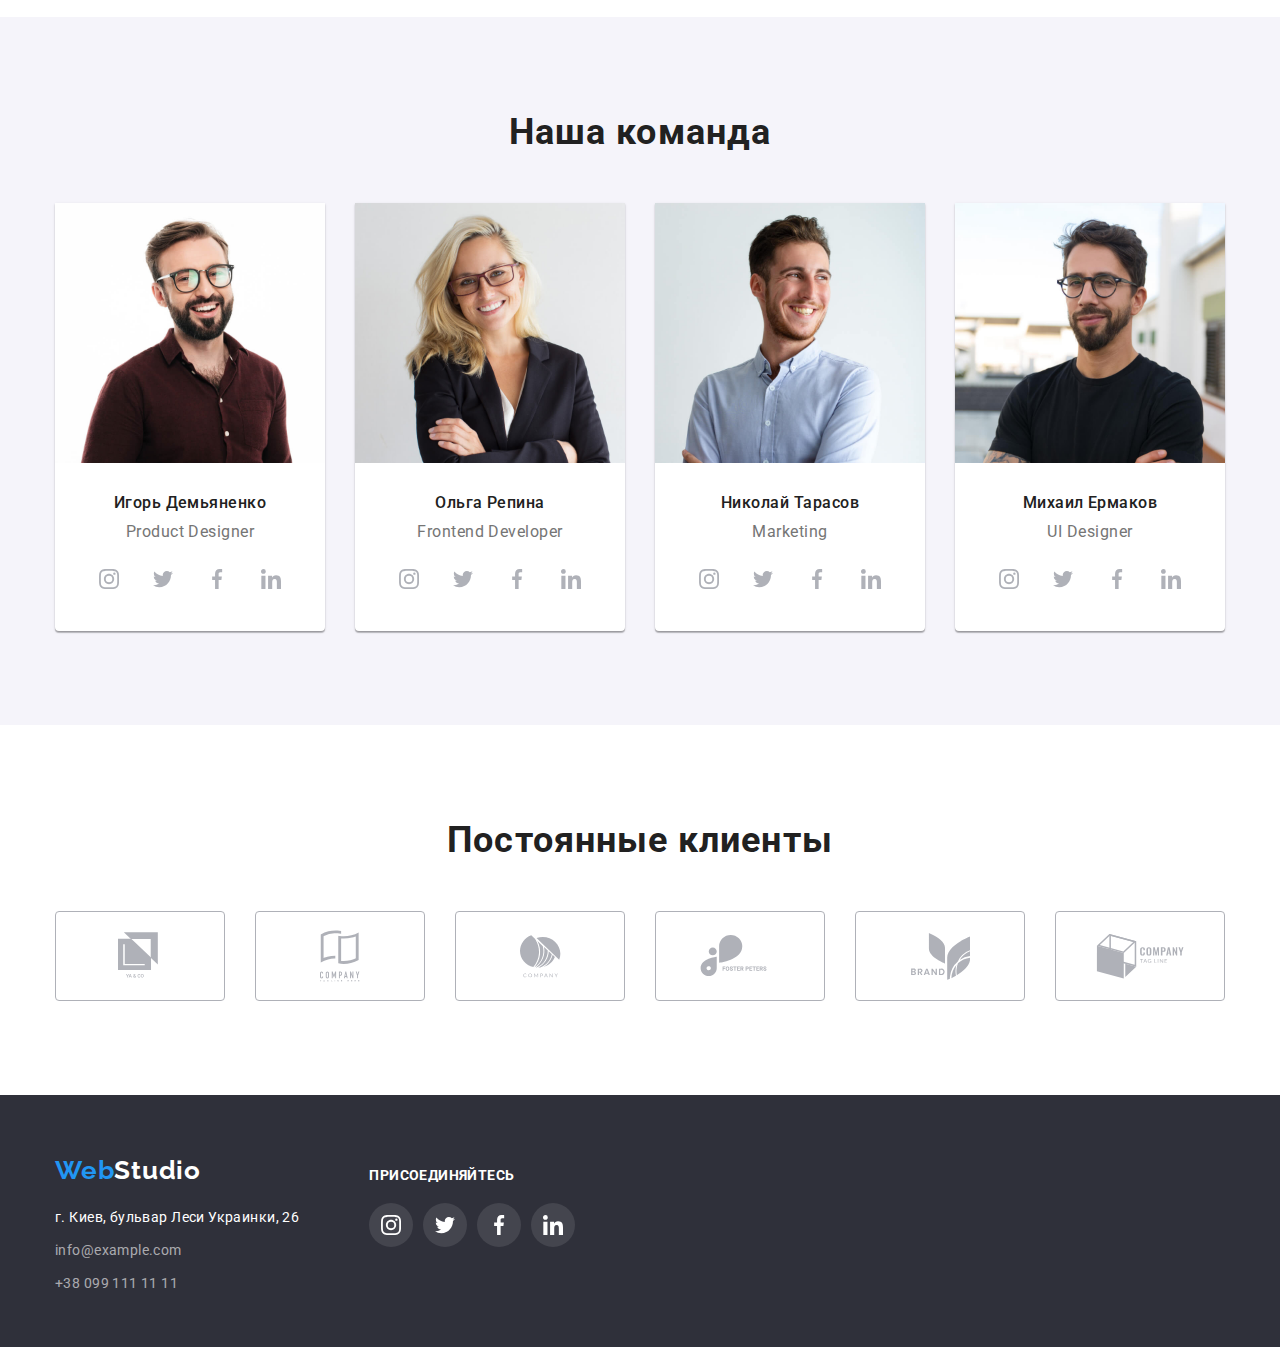
==== commit 1e73fb3d: "добавлен js скрипт и прописан актив для модалки" ====
--- a/index.html
+++ b/index.html
@@ -55,7 +55,7 @@
         <div class="container">
           <h1 class="hero-title">Эффективные решения для вашего бизнеса</h1>
           <div class="hero-btn">
-            <button class="modal-btn" type="button">Заказать услугу</button>
+            <button class="modal-btn" data-modal-open type="button">Заказать услугу</button>
           </div>
         </div>
       </section>
@@ -426,11 +426,12 @@
         </div>
       </div>
     </footer>
-    <div class="backdrop">
+    <div class="backdrop is-hidden" data-modal>
       <div class="modal">
-        <buton type="button" class="close-btn"><svg class="close-svg">
+        <buton type="button" class="close-btn" data-modal-close><svg class="close-svg">
           <use href="./images/sprite.svg#icon-close"></use>
         </svg></buton>
       </div>
+      <script src="./js/modal.js"></script>
   </body>
 </html>
--- a/css/style.css
+++ b/css/style.css
@@ -83,6 +83,12 @@
   border-radius: 50%;
   background-color: white;
   cursor: pointer;
+}
+
+.is-hidden {
+  opacity: 0;
+  visibility: hidden;
+  pointer-events: none;
 }
 
 .close-svg {
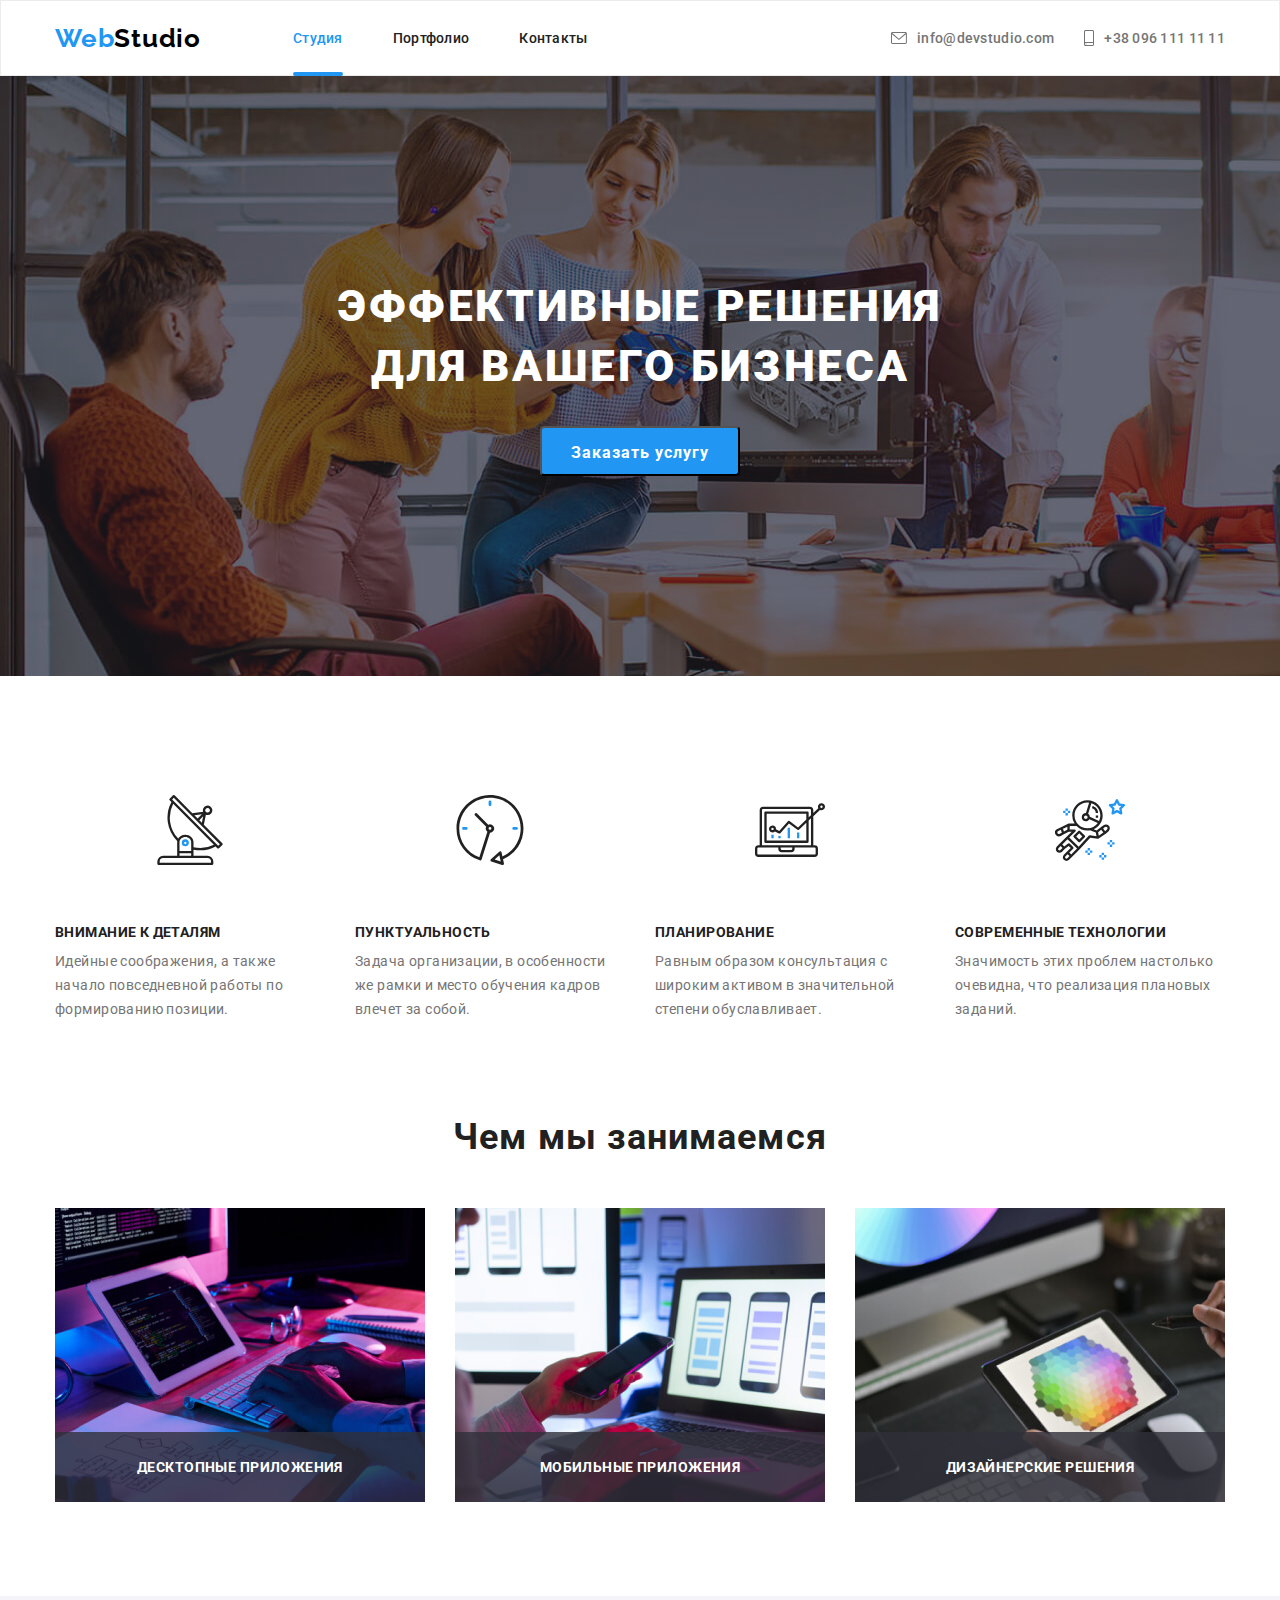
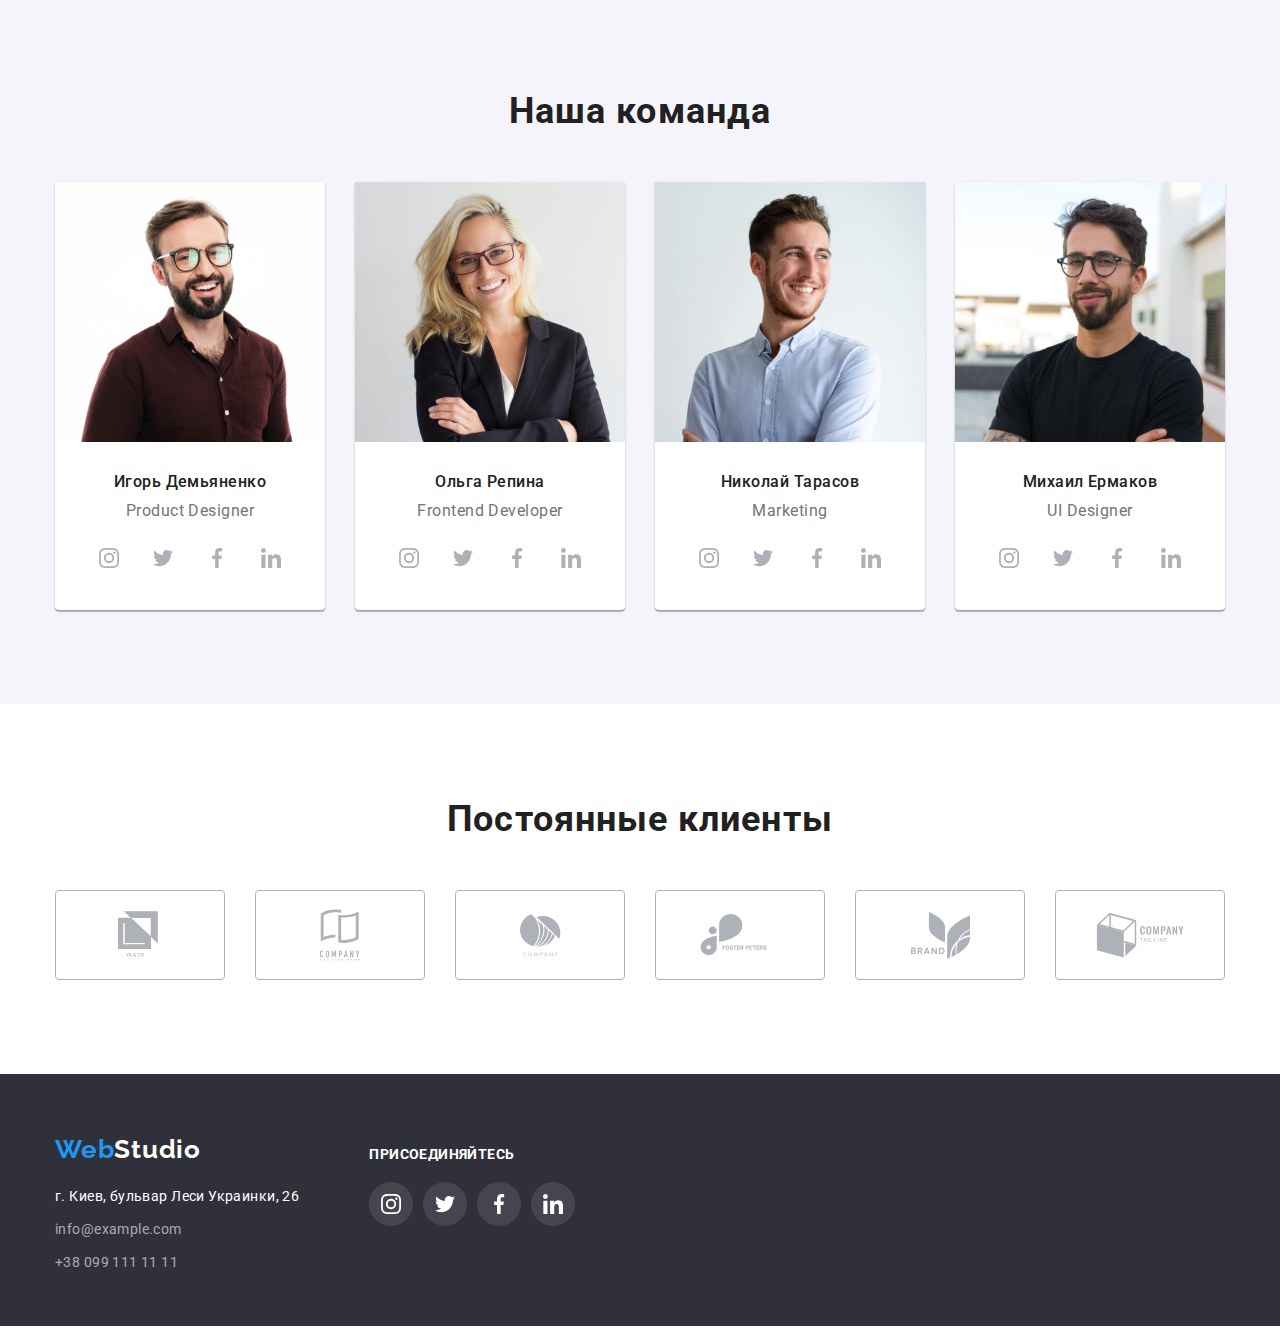
==== commit 3bd0978e: "Добавлено подчеркивание активной страницы" ====
--- a/index.html
+++ b/index.html
@@ -428,10 +428,13 @@
     </footer>
     <div class="backdrop is-hidden" data-modal>
       <div class="modal">
-        <buton type="button" class="close-btn" data-modal-close><svg class="close-svg">
-          <use href="./images/sprite.svg#icon-close"></use>
-        </svg></buton>
+        <buton class="close-btn" type="button" data-modal-close>
+          <svg class="close-svg">
+            <use href="./images/sprite.svg#icon-close"></use>
+          </svg>
+        </buton>
       </div>
-      <script src="./js/modal.js"></script>
+    </div>
+    <script src="./js/modal.js"></script>
   </body>
 </html>
--- a/css/style.css
+++ b/css/style.css
@@ -58,16 +58,23 @@
   width: 100%;
   height: 100%;
   background-color: rgba(0, 0, 0, 0.2);
+  transition: all 250ms cubic-bezier(0.4, 0, 0.2, 1);
 }
 
 .modal {
   position: absolute;
   top: 50%;
   left: 50%;
-  transform: translate(-50%, -50%);
+  transform: translate(-50%, -50%) scale(1);
   width: 528px;
   height: 581px;
   background-color: white;
+  transition: all 250ms cubic-bezier(0.4, 0, 0.2, 1) 250ms;
+}
+
+.backdrop.is-hidden .modal {
+  transition: all 250ms cubic-bezier(0.4, 0, 0.2, 1) 0ms;
+  transform: translate(-50%, -50%) scale(0);
 }
 
 .close-btn {
@@ -85,10 +92,11 @@
   cursor: pointer;
 }
 
-.is-hidden {
+.backdrop.is-hidden {
   opacity: 0;
   visibility: hidden;
   pointer-events: none;
+  transition: all 250ms cubic-bezier(0.4, 0, 0.2, 1) 250ms;
 }
 
 .close-svg {
@@ -100,7 +108,9 @@
 /* ======== HEADER ======== */
 
 .header {
-  padding: 32px 0;
+  display: flex;
+  align-items: center;
+  height: 76px;
   border: 1px;
   border-style: solid;
   border-color: #ececec;
@@ -194,6 +204,7 @@
 }
 
 .navigation-list-link {
+  display: block;
   font-weight: 500;
   font-size: 14px;
   line-height: 1.143;
@@ -207,7 +218,21 @@
 }
 
 .navigation-list-link.current {
+  position: relative;
+  display: block;
   color: var(--accent-color);
+}
+
+.navigation-list-link.current::after {
+  position: absolute;
+  display: block;
+  content: '';
+  left: 0;
+  top: 42px;
+  width: 100%;
+  height: 4px;
+  border-radius: 2px;
+  background-color: var(--accent-color);
 }
 
 .navigation-list-link:hover,
